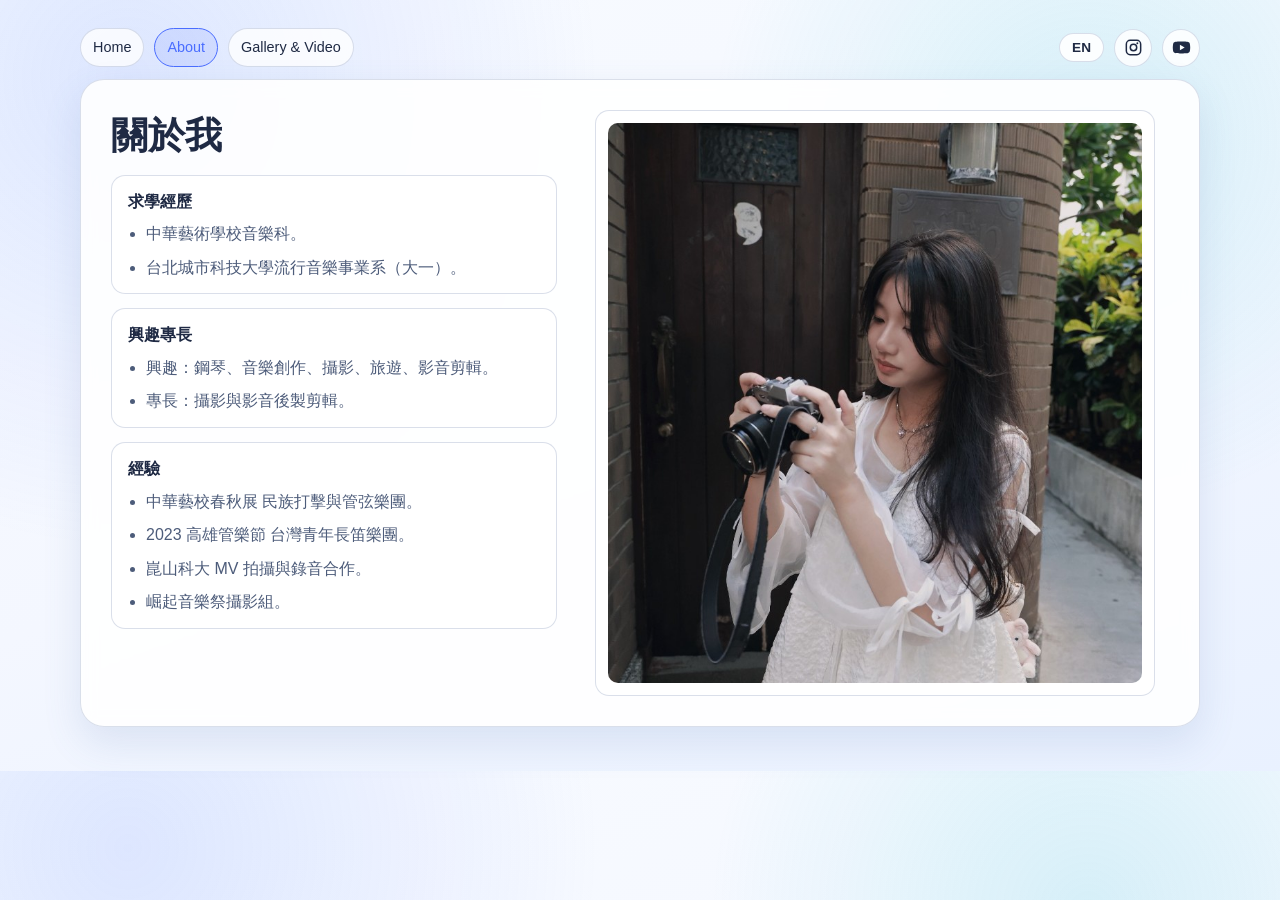
==== about.html @ 2afb0caa "first commit" ====
<!doctype html>
<html lang="zh-Hant">
  <head>
    <meta charset="UTF-8" />
    <meta name="viewport" content="width=device-width, initial-scale=1.0" />
    <title>About | Portfolio</title>
    <link rel="stylesheet" href="styles.css" />
  </head>
  <body class="about-page">
    <main class="wrap">
      <div class="top-bar">
        <nav class="top-nav">
          <a class="nav-link" href="index.html">Home</a>
          <a class="nav-link" href="about.html">About</a>
          <a class="nav-link" href="gallery.html">Gallery & Video</a>
        </nav>
        <div class="top-actions">
          <button class="lang-toggle" id="langToggle" type="button">EN</button>
          <div class="social-links">
            <a class="social-link" href="https://www.instagram.com/lorraine_liu311/" target="_blank" rel="noreferrer" aria-label="Instagram">
              <svg viewBox="0 0 24 24" aria-hidden="true"><path d="M7.8 2h8.4A5.8 5.8 0 0 1 22 7.8v8.4a5.8 5.8 0 0 1-5.8 5.8H7.8A5.8 5.8 0 0 1 2 16.2V7.8A5.8 5.8 0 0 1 7.8 2zm0 1.9A3.9 3.9 0 0 0 3.9 7.8v8.4a3.9 3.9 0 0 0 3.9 3.9h8.4a3.9 3.9 0 0 0 3.9-3.9V7.8a3.9 3.9 0 0 0-3.9-3.9H7.8zm9.07 1.45a1.21 1.21 0 1 1 0 2.42 1.21 1.21 0 0 1 0-2.42zM12 7a5 5 0 1 1 0 10 5 5 0 0 1 0-10zm0 1.9A3.1 3.1 0 1 0 12 15.1 3.1 3.1 0 0 0 12 8.9z"/></svg>
              <span class="sr-only">Instagram @lorraine_liu311</span>
            </a>
            <a class="social-link" href="https://www.youtube.com/@lorraine-liu" target="_blank" rel="noreferrer" aria-label="YouTube">
              <svg viewBox="0 0 24 24" aria-hidden="true"><path d="M22.54 7.23a3.1 3.1 0 0 0-2.18-2.2C18.42 4.5 12 4.5 12 4.5s-6.42 0-8.36.53a3.1 3.1 0 0 0-2.18 2.2A32.7 32.7 0 0 0 1 12a32.7 32.7 0 0 0 .46 4.77 3.1 3.1 0 0 0 2.18 2.2c1.94.53 8.36.53 8.36.53s6.42 0 8.36-.53a3.1 3.1 0 0 0 2.18-2.2A32.7 32.7 0 0 0 23 12a32.7 32.7 0 0 0-.46-4.77zM10 15.5v-7l6 3.5-6 3.5z"/></svg>
              <span class="sr-only">YouTube @lorraine-liu</span>
            </a>
          </div>
        </div>
      </div>

      <section class="hero about-hero">
        <div class="about-intro">
          <h1 id="aboutTitle">About Me</h1>
        </div>
        <div class="about-photo-panel">
          <div class="about-photo-card">
            <img class="about-photo" src="image/about-profile.png" alt="個人攝影側拍" />
          </div>
        </div>
        <div class="about-grid">
          <div class="about-block">
            <h3 id="eduTitle">求學經歷</h3>
            <ul class="body-copy about-list">
              <li id="eduPoint1">中華藝術學校音樂科。</li>
              <li id="eduPoint2">台北城市科技大學流行音樂事業系（大一）。</li>
            </ul>
          </div>

          <div class="about-block">
            <h3 id="skillTitle">興趣專長</h3>
            <ul class="body-copy about-list">
              <li id="skillPoint1">興趣：鋼琴、音樂創作、攝影、旅遊、影音剪輯。</li>
              <li id="skillPoint2">專長：攝影與影音後製剪輯。</li>
            </ul>
          </div>

          <div class="about-block">
            <h3 id="expTitle">經驗</h3>
            <ul class="body-copy about-list">
              <li id="expPoint1">中華藝校春秋展 民族打擊與管弦樂團。</li>
              <li id="expPoint2">2023 高雄管樂節 台灣青年長笛樂團。</li>
              <li id="expPoint3">崑山科大 MV 拍攝與錄音合作。</li>
              <li id="expPoint4">崛起音樂祭攝影組。</li>
            </ul>
          </div>
        </div>
      </section>
    </main>
    <script src="script.js"></script>
  </body>
</html>
---- styles.css ----
:root {
  --bg: #f4f7ff;
  --bg-soft: #e9f1ff;
  --card: rgba(255, 255, 255, 0.9);
  --card-border: rgba(70, 98, 150, 0.2);
  --text-main: #1f2a44;
  --text-sub: #5b6883;
  --accent: #4a6dff;
  --accent-2: #2aa7b8;
}

* {
  box-sizing: border-box;
}

html,
body {
  margin: 0;
  padding: 0;
}

body {
  font-family: "Noto Sans TC", "PingFang TC", "Microsoft JhengHei", sans-serif;
  background:
    radial-gradient(circle at 10% 10%, rgba(115, 149, 255, 0.2), transparent 35%),
    radial-gradient(circle at 85% 18%, rgba(89, 205, 220, 0.2), transparent 30%),
    linear-gradient(160deg, #f8fbff 0%, var(--bg) 52%, var(--bg-soft) 100%);
  color: var(--text-main);
  line-height: 1.6;
}

.wrap {
  width: min(1160px, 92%);
  margin: 0 auto;
  padding: 28px 0 44px;
}

.top-nav {
  display: flex;
  gap: 10px;
  flex-wrap: wrap;
}

.top-bar {
  display: flex;
  align-items: center;
  justify-content: space-between;
  gap: 12px;
  flex-wrap: wrap;
  margin-bottom: 12px;
}

.top-actions {
  display: flex;
  align-items: center;
  gap: 10px;
}

.nav-link {
  text-decoration: none;
  color: var(--text-main);
  border: 1px solid var(--card-border);
  border-radius: 999px;
  padding: 7px 12px;
  font-size: 0.9rem;
  background: rgba(255, 255, 255, 0.78);
}

.nav-link:hover {
  border-color: var(--accent);
  color: var(--accent);
}

.nav-link.is-active {
  border-color: var(--accent);
  color: var(--accent);
  background: rgba(74, 109, 255, 0.12);
}

.social-links {
  display: flex;
  gap: 10px;
  align-items: center;
}

.social-link {
  border: 1px solid var(--card-border);
  border-radius: 999px;
  width: 38px;
  height: 38px;
  background: rgba(255, 255, 255, 0.85);
  display: inline-flex;
  align-items: center;
  justify-content: center;
  color: var(--text-main);
}

.social-link:hover {
  border-color: var(--accent-2);
  color: var(--accent-2);
}

.social-link svg {
  width: 19px;
  height: 19px;
  fill: currentColor;
}

.sr-only {
  position: absolute;
  width: 1px;
  height: 1px;
  padding: 0;
  margin: -1px;
  overflow: hidden;
  clip: rect(0, 0, 0, 0);
  white-space: nowrap;
  border: 0;
}

.home-grid {
  display: grid;
  grid-template-columns: repeat(auto-fit, minmax(220px, 1fr));
  gap: 12px;
}

.home-card {
  border: 1px solid var(--card-border);
  border-radius: 14px;
  background: rgba(255, 255, 255, 0.88);
  padding: 14px;
  text-decoration: none;
  color: var(--text-main);
}

.home-card h3 {
  margin: 0 0 6px;
}

.home-card p {
  margin: 0;
  color: var(--text-sub);
}

.cover {
  position: relative;
  height: 534px;
  min-height: 534px;
  border-radius: 24px;
  overflow: hidden;
  border: 1px solid var(--card-border);
  margin-bottom: 14px;
}

.cover-image {
  width: 100%;
  height: 100%;
  min-height: 534px;
  object-fit: cover;
  display: block;
  transform: scale(1.03) translate3d(var(--cover-x, 0px), var(--cover-y, 0px), 0);
  transition: transform 0.2s ease-out;
}

.cover-overlay {
  position: absolute;
  left: 0;
  right: 0;
  bottom: 0;
  height: 45%;
  background: linear-gradient(to top, rgba(44, 58, 92, 0.32), rgba(44, 58, 92, 0));
}

.cover-content {
  position: absolute;
  left: clamp(18px, 4vw, 42px);
  bottom: clamp(10px, 2.6vw, 18px);
  z-index: 2;
}

.cover-tag {
  margin: 0 0 6px;
  color: #d4d9ea;
  font-size: 0.9rem;
}

.cover-title {
  margin: 0 0 6px;
  font-size: 1.2rem;
  line-height: 1.1;
}

.cover-note {
  display: block;
  margin: 0 0 6px;
  max-width: 56ch;
  color: #f3f6ff;
  font-size: 0.86rem;
}

.cover-cta {
  border: 1px solid rgba(255, 255, 255, 0.45);
  border-radius: 999px;
  background: rgba(45, 66, 116, 0.6);
  color: #fff;
  padding: 6px 10px;
  cursor: pointer;
  font-weight: 600;
  font-size: 0.8rem;
}

.cover-cta:hover {
  border-color: var(--accent-2);
  color: var(--accent-2);
}

.hero {
  border: 1px solid var(--card-border);
  border-radius: 24px;
  background: var(--card);
  backdrop-filter: blur(8px);
  padding: clamp(16px, 2.4vw, 28px);
  box-shadow: 0 16px 38px rgba(80, 112, 170, 0.14);
}

.hero-top {
  display: flex;
  align-items: center;
  justify-content: space-between;
  gap: 12px;
}

.eyebrow {
  margin: 0;
  color: var(--accent-2);
  font-weight: 600;
  letter-spacing: 0.08em;
  text-transform: uppercase;
  font-size: 0.85rem;
}

.lang-toggle {
  border: 1px solid var(--card-border);
  border-radius: 999px;
  background: rgba(255, 255, 255, 0.9);
  color: var(--text-main);
  padding: 6px 12px;
  cursor: pointer;
  font-size: 0.85rem;
  font-weight: 600;
}

.lang-toggle:hover {
  border-color: var(--accent);
}

h1 {
  font-size: clamp(1.45rem, 3.4vw, 2.3rem);
  line-height: 1.1;
  margin: 6px 0 10px;
}

.subtitle {
  color: var(--text-sub);
  margin: 0;
  max-width: 70ch;
  font-size: clamp(1rem, 1.8vw, 1.2rem);
}

.body-copy {
  margin: 12px 0 0;
  max-width: 78ch;
  color: #4d5c7a;
}

.info-chips {
  margin-top: 12px;
  display: flex;
  flex-wrap: wrap;
  gap: 10px;
}

.chip {
  border: 1px solid var(--card-border);
  background: rgba(255, 255, 255, 0.92);
  color: #2c3b58;
  border-radius: 999px;
  padding: 8px 14px;
  font-size: 0.92rem;
}

.section {
  margin-top: 18px;
}

.about-section {
  padding: 18px 20px;
  border: 1px solid var(--card-border);
  border-radius: 18px;
  background: rgba(255, 255, 255, 0.03);
}

.about-list {
  margin-top: 14px;
  padding-left: 18px;
}

.about-list li {
  margin-bottom: 8px;
}

.about-block {
  margin-top: 14px;
}

.about-block h3 {
  margin: 0 0 6px;
  font-size: 1rem;
}

.about-page .wrap {
  width: min(1120px, 92%);
  display: flex;
  flex-direction: column;
}

.about-hero {
  padding: clamp(18px, 2.6vw, 30px);
}

.about-page .about-hero {
  flex: 0 0 auto;
  min-height: auto;
  display: grid;
  grid-template-columns: minmax(320px, 1.05fr) minmax(0, 1.35fr);
  grid-template-rows: auto 1fr;
  align-items: start;
  column-gap: clamp(20px, 3vw, 40px);
}

.about-grid {
  margin: 0;
  display: grid;
  grid-template-columns: minmax(0, 1fr);
  gap: 14px;
  align-items: start;
  max-width: none;
  width: 100%;
}

.about-page .about-intro {
  grid-column: 1;
  grid-row: 1;
  align-self: start;
  padding-top: 0;
  display: flex;
  flex-direction: column;
  align-items: flex-start;
}

.about-page .about-grid {
  grid-column: 1;
  grid-row: 2;
  margin-top: 10px;
}

.about-page .about-intro .hero-top,
.about-page .about-intro .eyebrow,
.about-page .about-intro h1,
.about-page .about-intro .subtitle {
  width: 100%;
  text-align: left;
  margin-left: 0;
  padding-left: 0;
  text-indent: 0;
}

.about-page .about-intro h1 {
  margin: 6px 0 8px;
}

.about-page .about-intro .hero-top {
  justify-content: flex-start;
}

.about-page .about-intro .eyebrow {
  letter-spacing: 0;
}

.about-page .about-intro .subtitle {
  margin: 0;
}

.about-photo-card {
  border: 1px solid var(--card-border);
  border-radius: 14px;
  background: rgba(255, 255, 255, 0.92);
  padding: 12px;
  overflow: hidden;
}

.about-photo-panel {
  grid-column: 2;
  grid-row: 1 / span 2;
  align-self: start;
}

.about-photo-panel .about-photo-card {
  width: 100%;
  max-width: 560px;
}

.about-photo {
  width: 100%;
  display: block;
  border-radius: 10px;
  object-fit: cover;
  max-height: 560px;
}

.about-page .about-block {
  margin-top: 0;
  border: 1px solid var(--card-border);
  border-radius: 14px;
  background: rgba(255, 255, 255, 0.92);
  padding: 13px 16px;
}

.about-page .about-list {
  margin-top: 7px;
  font-size: 1rem;
}

.about-page .about-list li:last-child {
  margin-bottom: 0;
}

.section-header {
  display: flex;
  align-items: baseline;
  justify-content: space-between;
  gap: 12px;
  margin-bottom: 14px;
}

.section-title {
  margin: 0;
  font-size: clamp(1.4rem, 3vw, 2.1rem);
}

.section-desc {
  margin: 0;
  color: var(--text-sub);
}

.category-tabs {
  display: flex;
  flex-wrap: wrap;
  gap: 10px;
  margin-bottom: 12px;
}

.tab-btn {
  background: rgba(255, 255, 255, 0.88);
  border: 1px solid var(--card-border);
  border-radius: 999px;
  color: var(--text-main);
  padding: 8px 14px;
  cursor: pointer;
  transition: all 0.2s ease;
}

.tab-btn:hover {
  border-color: var(--accent);
}

.tab-btn:focus-visible,
.lang-toggle:focus-visible,
.cover-cta:focus-visible,
.carousel-nav:focus-visible,
.dot:focus-visible,
.btn-link:focus-visible {
  outline: 2px solid var(--accent-2);
  outline-offset: 2px;
}

.tab-btn.is-active {
  border-color: var(--accent);
  color: #2f4fa8;
  background: rgba(74, 109, 255, 0.18);
}

.category-blurb {
  margin: 0 0 12px;
  color: #5a6987;
  font-size: 0.94rem;
}

.carousel {
  position: relative;
}

.carousel-viewport {
  overflow: hidden;
  border-radius: 18px;
  border: 1px solid var(--card-border);
  background: #eff4ff;
}

.carousel-track {
  display: flex;
  transition: transform 0.45s ease;
}

.slide {
  min-width: 100%;
  position: relative;
  display: flex;
  align-items: center;
  justify-content: center;
  padding: 10px;
}

.slide img {
  width: auto;
  height: auto;
  max-width: 100%;
  max-height: 56vh;
  display: block;
  border-radius: 12px;
}

.slide::after {
  content: "";
  position: absolute;
  inset: 0;
  background: linear-gradient(to top, rgba(79, 108, 168, 0.18), rgba(79, 108, 168, 0));
  pointer-events: none;
}

.carousel-nav {
  position: absolute;
  top: 50%;
  transform: translateY(-50%);
  width: 42px;
  height: 42px;
  border: 1px solid var(--card-border);
  border-radius: 999px;
  background: rgba(255, 255, 255, 0.94);
  color: #2f3f63;
  cursor: pointer;
  z-index: 3;
}

.carousel-nav.prev {
  left: 12px;
}

.carousel-nav.next {
  right: 12px;
}

.carousel-dots {
  display: flex;
  justify-content: center;
  gap: 8px;
  margin-top: 12px;
}

.dot {
  width: 8px;
  height: 8px;
  border-radius: 999px;
  border: 0;
  padding: 0;
  background: rgba(90, 112, 165, 0.35);
  cursor: pointer;
}

.dot.is-active {
  width: 24px;
  background: var(--accent);
}

.carousel-meta {
  margin-top: 10px;
  display: flex;
  justify-content: flex-end;
  color: var(--text-sub);
  font-size: 0.92rem;
}

#carouselCategory {
  display: none;
}

.videos {
  display: grid;
  grid-template-columns: repeat(auto-fit, minmax(280px, 1fr));
  gap: 16px;
}

.video {
  border-radius: 16px;
  overflow: hidden;
  border: 1px solid var(--card-border);
  background: #f3f7ff;
}

.video iframe {
  width: 100%;
  aspect-ratio: 16 / 9;
  border: 0;
  display: block;
}

.links {
  margin-top: 12px;
  display: flex;
  gap: 10px;
  flex-wrap: wrap;
}

.btn-link {
  color: var(--text-main);
  text-decoration: none;
  border: 1px solid var(--card-border);
  background: rgba(255, 255, 255, 0.88);
  padding: 8px 14px;
  border-radius: 999px;
  font-size: 0.92rem;
  transition: border-color 0.2s ease, color 0.2s ease, transform 0.2s ease;
}

.btn-link:hover {
  color: var(--accent);
  border-color: var(--accent);
  transform: translateY(-1px);
}

.closing-note {
  text-align: center;
  margin-top: 8px;
}

.reveal {
  opacity: 0;
  transform: translateY(12px);
  transition: opacity 0.6s ease, transform 0.6s ease;
}

.reveal.in-view {
  opacity: 1;
  transform: translateY(0);
}

@media (max-width: 640px) {
  .wrap {
    padding-top: 26px;
  }

  .section-header {
    display: block;
  }

  .top-bar {
    align-items: flex-start;
  }

  .top-actions {
    width: 100%;
    justify-content: flex-end;
  }

  .category-tabs {
    flex-wrap: nowrap;
    overflow-x: auto;
    padding-bottom: 4px;
    scrollbar-width: thin;
  }

  .tab-btn {
    white-space: nowrap;
    flex: 0 0 auto;
  }

  .carousel-nav {
    width: 36px;
    height: 36px;
  }

  .slide img {
    max-height: 44vh;
  }

  .about-grid {
    grid-template-columns: 1fr;
    gap: 10px;
  }

  .about-page .about-hero {
    display: block;
    min-height: auto;
  }

  .about-page .about-grid {
    margin-top: 14px;
  }

  .about-photo-panel .about-photo-card {
    margin-top: 14px;
    max-width: 100%;
  }
}
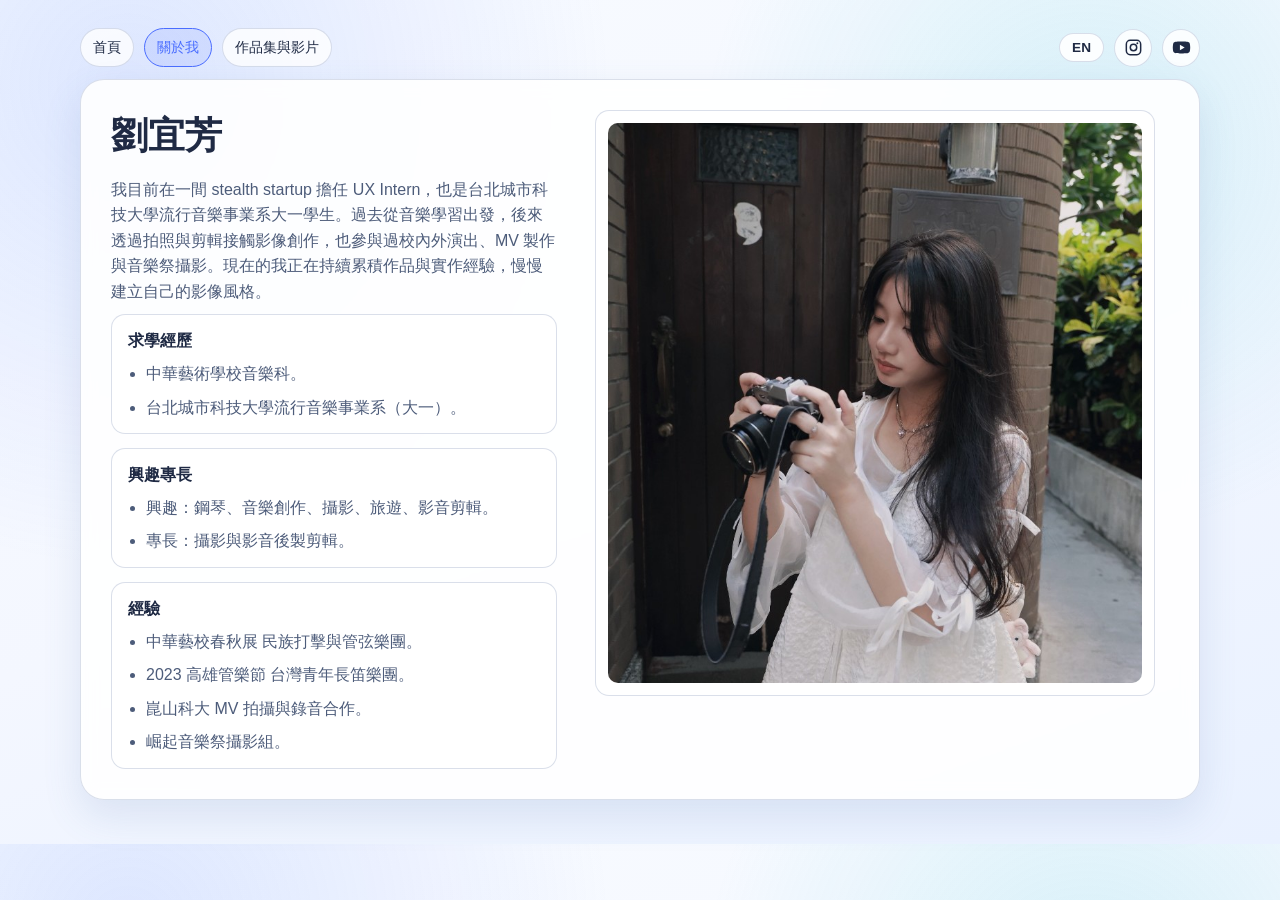
==== commit 6e3947e6: "update" ====
--- a/about.html
+++ b/about.html
@@ -3,16 +3,16 @@
   <head>
     <meta charset="UTF-8" />
     <meta name="viewport" content="width=device-width, initial-scale=1.0" />
-    <title>About | Portfolio</title>
+    <title>劉宜芳｜個人網站</title>
     <link rel="stylesheet" href="styles.css" />
   </head>
   <body class="about-page">
     <main class="wrap">
       <div class="top-bar">
         <nav class="top-nav">
-          <a class="nav-link" href="index.html">Home</a>
-          <a class="nav-link" href="about.html">About</a>
-          <a class="nav-link" href="gallery.html">Gallery & Video</a>
+          <a class="nav-link" id="navHome" href="index.html">首頁</a>
+          <a class="nav-link" id="navAbout" href="about.html">關於我</a>
+          <a class="nav-link" id="navGallery" href="gallery.html">作品集與影片</a>
         </nav>
         <div class="top-actions">
           <button class="lang-toggle" id="langToggle" type="button">EN</button>
@@ -31,11 +31,14 @@
 
       <section class="hero about-hero">
         <div class="about-intro">
-          <h1 id="aboutTitle">About Me</h1>
+          <h1 id="aboutTitle">劉宜芳</h1>
+          <p class="body-copy" id="aboutBody">
+            我目前在一間 stealth startup 擔任 UX Intern，也是台北城市科技大學流行音樂事業系大一學生。過去從音樂學習出發，後來透過拍照與剪輯接觸影像創作，也參與過校內外演出、MV 製作與音樂祭攝影。現在的我正在持續累積作品與實作經驗，慢慢建立自己的影像風格。
+          </p>
         </div>
         <div class="about-photo-panel">
           <div class="about-photo-card">
-            <img class="about-photo" src="image/about-profile.png" alt="個人攝影側拍" />
+            <img class="about-photo" src="image/about-profile.png" alt="Portrait with camera" />
           </div>
         </div>
         <div class="about-grid">
--- a/styles.css
+++ b/styles.css
@@ -167,8 +167,13 @@
   left: 0;
   right: 0;
   bottom: 0;
-  height: 45%;
-  background: linear-gradient(to top, rgba(44, 58, 92, 0.32), rgba(44, 58, 92, 0));
+  height: 58%;
+  background: linear-gradient(
+    to top,
+    rgba(10, 14, 26, 0.82) 0%,
+    rgba(10, 14, 26, 0.42) 48%,
+    rgba(10, 14, 26, 0) 100%
+  );
 }
 
 .cover-content {
@@ -176,42 +181,54 @@
   left: clamp(18px, 4vw, 42px);
   bottom: clamp(10px, 2.6vw, 18px);
   z-index: 2;
-}
-
-.cover-tag {
-  margin: 0 0 6px;
-  color: #d4d9ea;
-  font-size: 0.9rem;
+  max-width: min(52ch, calc(100% - clamp(36px, 8vw, 84px)));
+  padding: clamp(12px, 2vw, 18px) clamp(14px, 2.4vw, 22px);
+  border-radius: 18px;
+  background: rgba(12, 18, 34, 0.46);
+  border: 1px solid rgba(255, 255, 255, 0.14);
+  box-shadow: 0 12px 40px rgba(0, 0, 0, 0.22);
+  backdrop-filter: blur(12px);
+  -webkit-backdrop-filter: blur(12px);
 }
 
 .cover-title {
-  margin: 0 0 6px;
+  margin: 0 0 8px;
   font-size: 1.2rem;
-  line-height: 1.1;
+  line-height: 1.15;
+  font-weight: 700;
+  color: #fff;
+  text-shadow: 0 1px 3px rgba(0, 0, 0, 0.45);
 }
 
 .cover-note {
   display: block;
-  margin: 0 0 6px;
-  max-width: 56ch;
-  color: #f3f6ff;
+  margin: 0 0 12px;
+  max-width: none;
+  color: rgba(248, 250, 255, 0.96);
   font-size: 0.86rem;
+  line-height: 1.55;
+  text-shadow: 0 1px 3px rgba(0, 0, 0, 0.42);
 }
 
 .cover-cta {
-  border: 1px solid rgba(255, 255, 255, 0.45);
-  border-radius: 999px;
-  background: rgba(45, 66, 116, 0.6);
+  display: inline-block;
+  border: 1px solid rgba(255, 255, 255, 0.5);
+  border-radius: 999px;
+  background: rgba(255, 255, 255, 0.16);
   color: #fff;
-  padding: 6px 10px;
+  padding: 8px 14px;
   cursor: pointer;
   font-weight: 600;
-  font-size: 0.8rem;
+  font-size: 0.82rem;
+  text-decoration: none;
+  text-shadow: none;
+  box-shadow: 0 2px 12px rgba(0, 0, 0, 0.18);
 }
 
 .cover-cta:hover {
-  border-color: var(--accent-2);
-  color: var(--accent-2);
+  border-color: #fff;
+  color: #fff;
+  background: rgba(255, 255, 255, 0.26);
 }
 
 .hero {
@@ -598,6 +615,7 @@
   display: grid;
   grid-template-columns: repeat(auto-fit, minmax(280px, 1fr));
   gap: 16px;
+  margin-top: 24px;
 }
 
 .video {
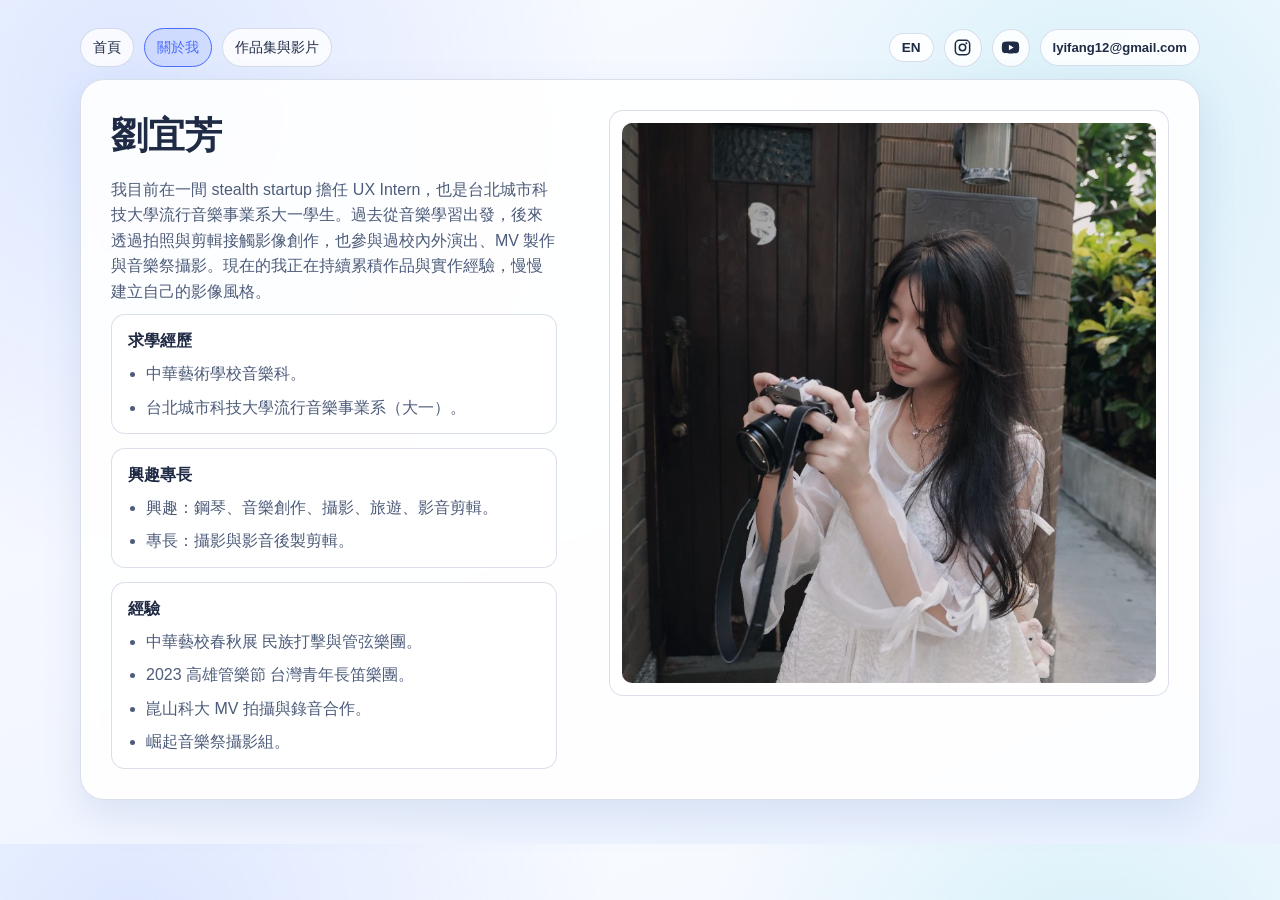
==== commit 26075851: "update" ====
--- a/about.html
+++ b/about.html
@@ -25,6 +25,7 @@
               <svg viewBox="0 0 24 24" aria-hidden="true"><path d="M22.54 7.23a3.1 3.1 0 0 0-2.18-2.2C18.42 4.5 12 4.5 12 4.5s-6.42 0-8.36.53a3.1 3.1 0 0 0-2.18 2.2A32.7 32.7 0 0 0 1 12a32.7 32.7 0 0 0 .46 4.77 3.1 3.1 0 0 0 2.18 2.2c1.94.53 8.36.53 8.36.53s6.42 0 8.36-.53a3.1 3.1 0 0 0 2.18-2.2A32.7 32.7 0 0 0 23 12a32.7 32.7 0 0 0-.46-4.77zM10 15.5v-7l6 3.5-6 3.5z"/></svg>
               <span class="sr-only">YouTube @lorraine-liu</span>
             </a>
+            <a class="social-email" href="mailto:lyifang12@gmail.com">lyifang12@gmail.com</a>
           </div>
         </div>
       </div>
@@ -38,7 +39,9 @@
         </div>
         <div class="about-photo-panel">
           <div class="about-photo-card">
-            <img class="about-photo" src="image/about-profile.png" alt="Portrait with camera" />
+            <div class="about-photo-frame">
+              <img class="about-photo" src="image/about-profile.png" alt="Portrait with camera" />
+            </div>
           </div>
         </div>
         <div class="about-grid">
--- a/styles.css
+++ b/styles.css
@@ -79,8 +79,10 @@
 
 .social-links {
   display: flex;
+  flex-wrap: wrap;
   gap: 10px;
   align-items: center;
+  justify-content: flex-end;
 }
 
 .social-link {
@@ -104,6 +106,23 @@
   width: 19px;
   height: 19px;
   fill: currentColor;
+}
+
+.social-email {
+  font-size: 0.82rem;
+  font-weight: 600;
+  color: var(--text-main);
+  text-decoration: none;
+  border: 1px solid var(--card-border);
+  border-radius: 999px;
+  padding: 7px 12px;
+  background: rgba(255, 255, 255, 0.85);
+  white-space: nowrap;
+}
+
+.social-email:hover {
+  border-color: var(--accent-2);
+  color: var(--accent-2);
 }
 
 .sr-only {
@@ -373,6 +392,7 @@
   display: flex;
   flex-direction: column;
   align-items: flex-start;
+  min-width: 0;
 }
 
 .about-page .about-grid {
@@ -396,6 +416,10 @@
   margin: 6px 0 8px;
 }
 
+.about-page .about-intro .body-copy {
+  overflow-wrap: break-word;
+}
+
 .about-page .about-intro .hero-top {
   justify-content: flex-start;
 }
@@ -420,19 +444,41 @@
   grid-column: 2;
   grid-row: 1 / span 2;
   align-self: start;
+  justify-self: stretch;
+  min-width: 0;
+  width: 100%;
+  position: sticky;
+  top: clamp(12px, 2vw, 28px);
+}
+
+/* English About page: vertically center portrait beside taller copy */
+html[lang="en"] .about-photo-panel {
+  align-self: center;
+  position: static;
+  top: auto;
 }
 
 .about-photo-panel .about-photo-card {
   width: 100%;
   max-width: 560px;
+  margin-left: auto;
+}
+
+.about-photo-frame {
+  border-radius: 10px;
+  overflow: hidden;
+  width: 100%;
+  aspect-ratio: 3 / 4;
+  max-height: min(560px, 78vh);
+  background: #e8ecf5;
 }
 
 .about-photo {
   width: 100%;
+  height: 100%;
   display: block;
-  border-radius: 10px;
   object-fit: cover;
-  max-height: 560px;
+  object-position: center center;
 }
 
 .about-page .about-block {
@@ -690,6 +736,11 @@
     justify-content: flex-end;
   }
 
+  .social-email {
+    font-size: 0.74rem;
+    padding: 6px 10px;
+  }
+
   .category-tabs {
     flex-wrap: nowrap;
     overflow-x: auto;
@@ -725,8 +776,19 @@
     margin-top: 14px;
   }
 
+  .about-photo-panel {
+    position: static;
+    margin-left: 0;
+  }
+
   .about-photo-panel .about-photo-card {
     margin-top: 14px;
     max-width: 100%;
-  }
-}
+    margin-left: 0;
+  }
+
+  .about-photo-frame {
+    max-height: min(520px, 62vh);
+    aspect-ratio: 3 / 4;
+  }
+}
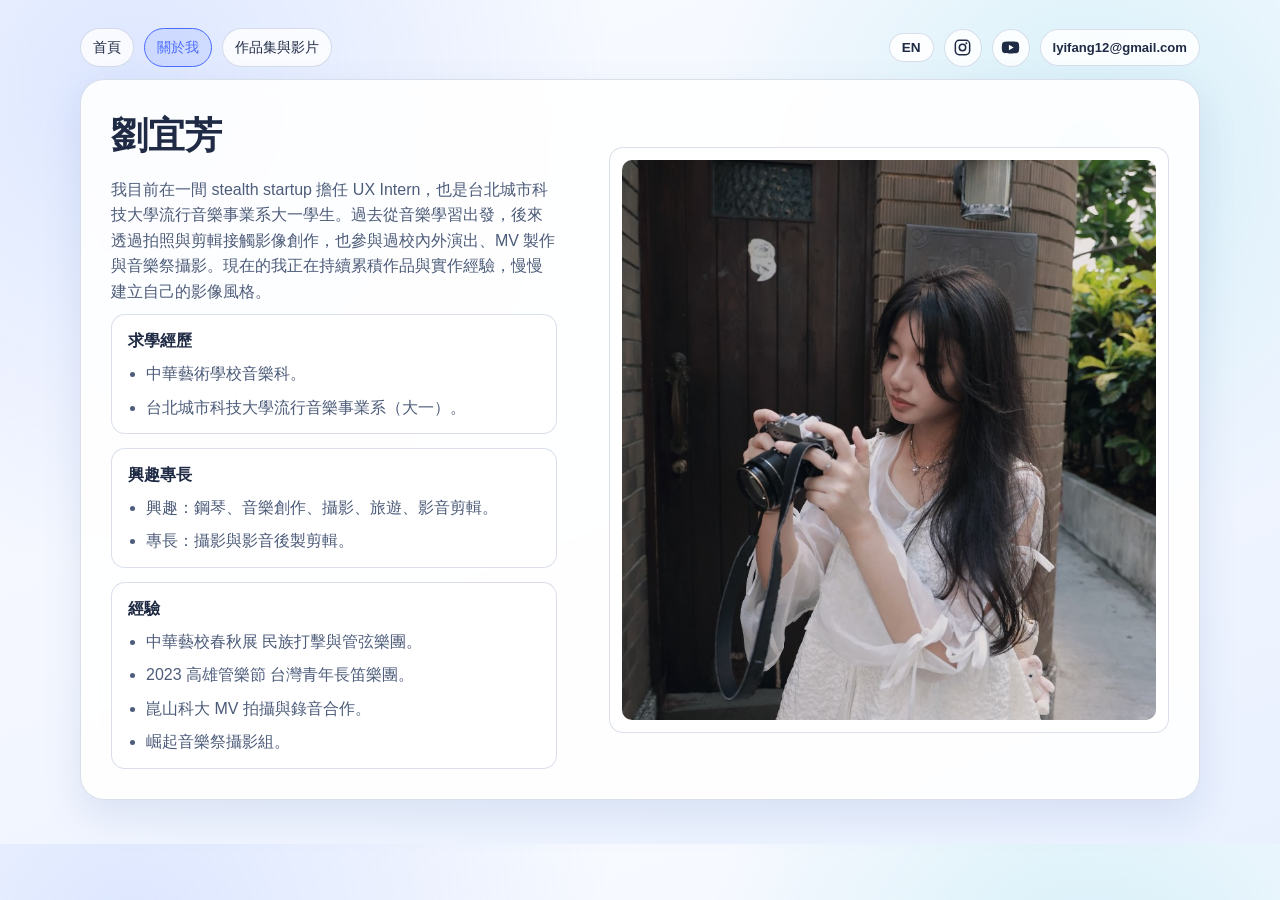
==== commit dc8e8396: "hot-fix" ====
--- a/about.html
+++ b/about.html
@@ -41,6 +41,33 @@
           <div class="about-photo-card">
             <div class="about-photo-frame">
               <img class="about-photo" src="image/about-profile.png" alt="Portrait with camera" />
+              <div
+                class="media-loading-overlay is-active"
+                id="aboutMediaLoadOverlay"
+                aria-busy="true"
+                aria-hidden="false"
+                aria-live="polite"
+              >
+                <div class="media-loading-inner">
+                  <div class="media-donut-indeterminate" aria-hidden="true">
+                    <svg viewBox="0 0 120 120">
+                      <circle class="media-donut-bg" cx="60" cy="60" r="52" fill="none" stroke-width="10" />
+                      <circle
+                        class="media-donut-arc"
+                        cx="60"
+                        cy="60"
+                        r="52"
+                        fill="none"
+                        stroke-width="10"
+                        stroke-dasharray="100 227"
+                        stroke-linecap="round"
+                        transform="rotate(-90 60 60)"
+                      />
+                    </svg>
+                  </div>
+                  <p class="media-loading-label" id="aboutMediaLoadLabel"></p>
+                </div>
+              </div>
             </div>
           </div>
         </div>
--- a/styles.css
+++ b/styles.css
@@ -443,19 +443,11 @@
 .about-photo-panel {
   grid-column: 2;
   grid-row: 1 / span 2;
-  align-self: start;
+  align-self: center;
   justify-self: stretch;
   min-width: 0;
   width: 100%;
-  position: sticky;
-  top: clamp(12px, 2vw, 28px);
-}
-
-/* English About page: vertically center portrait beside taller copy */
-html[lang="en"] .about-photo-panel {
-  align-self: center;
   position: static;
-  top: auto;
 }
 
 .about-photo-panel .about-photo-card {
@@ -465,6 +457,7 @@
 }
 
 .about-photo-frame {
+  position: relative;
   border-radius: 10px;
   overflow: hidden;
   width: 100%;
@@ -563,6 +556,131 @@
   position: relative;
 }
 
+.carousel-viewport-shell {
+  position: relative;
+  width: 100%;
+  min-width: 0;
+}
+
+/* ----- Media loading (donut) overlays ----- */
+
+.media-loading-host {
+  position: relative;
+}
+
+.media-loading-overlay {
+  position: absolute;
+  inset: 0;
+  z-index: 4;
+  display: flex;
+  align-items: center;
+  justify-content: center;
+  padding: 12px;
+  border-radius: inherit;
+  background: rgba(239, 244, 255, 0.92);
+  backdrop-filter: blur(10px);
+  -webkit-backdrop-filter: blur(10px);
+  opacity: 1;
+  visibility: visible;
+  pointer-events: none;
+  transition: opacity 0.32s ease, visibility 0.32s ease;
+}
+
+.media-loading-overlay.is-done {
+  opacity: 0;
+  visibility: hidden;
+}
+
+.media-loading-overlay[hidden] {
+  display: none !important;
+}
+
+.media-loading-inner {
+  display: flex;
+  flex-direction: column;
+  align-items: center;
+  gap: 10px;
+  text-align: center;
+}
+
+.media-donut-indeterminate svg {
+  width: min(72px, 18vw);
+  height: min(72px, 18vw);
+  display: block;
+  animation: media-donut-spin 1.05s linear infinite;
+}
+
+.media-donut-bg {
+  stroke: rgba(74, 109, 255, 0.14);
+}
+
+.media-donut-arc {
+  stroke: var(--accent);
+}
+
+.media-loading-label {
+  margin: 0;
+  font-size: 0.84rem;
+  font-weight: 600;
+  color: var(--text-sub);
+  max-width: 14rem;
+  line-height: 1.35;
+}
+
+.cover .media-loading-overlay {
+  border-radius: inherit;
+}
+
+.slide-media-host {
+  position: relative;
+  display: flex;
+  align-items: center;
+  justify-content: center;
+  z-index: 0;
+}
+
+.slide-load-overlay {
+  position: absolute;
+  inset: 0;
+  z-index: 3;
+  display: flex;
+  align-items: center;
+  justify-content: center;
+  border-radius: 12px;
+  background: rgba(242, 246, 255, 0.88);
+  backdrop-filter: blur(6px);
+  -webkit-backdrop-filter: blur(6px);
+  pointer-events: none;
+  transition: opacity 0.28s ease;
+}
+
+.slide-load-overlay.is-done {
+  opacity: 0;
+}
+
+.slide-load-overlay .media-donut-indeterminate svg {
+  width: min(56px, 14vw);
+  height: min(56px, 14vw);
+}
+
+@keyframes media-donut-spin {
+  to {
+    transform: rotate(360deg);
+  }
+}
+
+@media (prefers-reduced-motion: reduce) {
+  .media-donut-indeterminate svg {
+    animation: none;
+    opacity: 0.85;
+  }
+
+  .media-loading-overlay,
+  .slide-load-overlay {
+    transition: none;
+  }
+}
+
 .carousel-viewport {
   overflow: hidden;
   border-radius: 18px;
@@ -584,7 +702,7 @@
   padding: 10px;
 }
 
-.slide img {
+.slide-media-host img {
   width: auto;
   height: auto;
   max-width: 100%;
@@ -597,6 +715,7 @@
   content: "";
   position: absolute;
   inset: 0;
+  z-index: 1;
   background: linear-gradient(to top, rgba(79, 108, 168, 0.18), rgba(79, 108, 168, 0));
   pointer-events: none;
 }
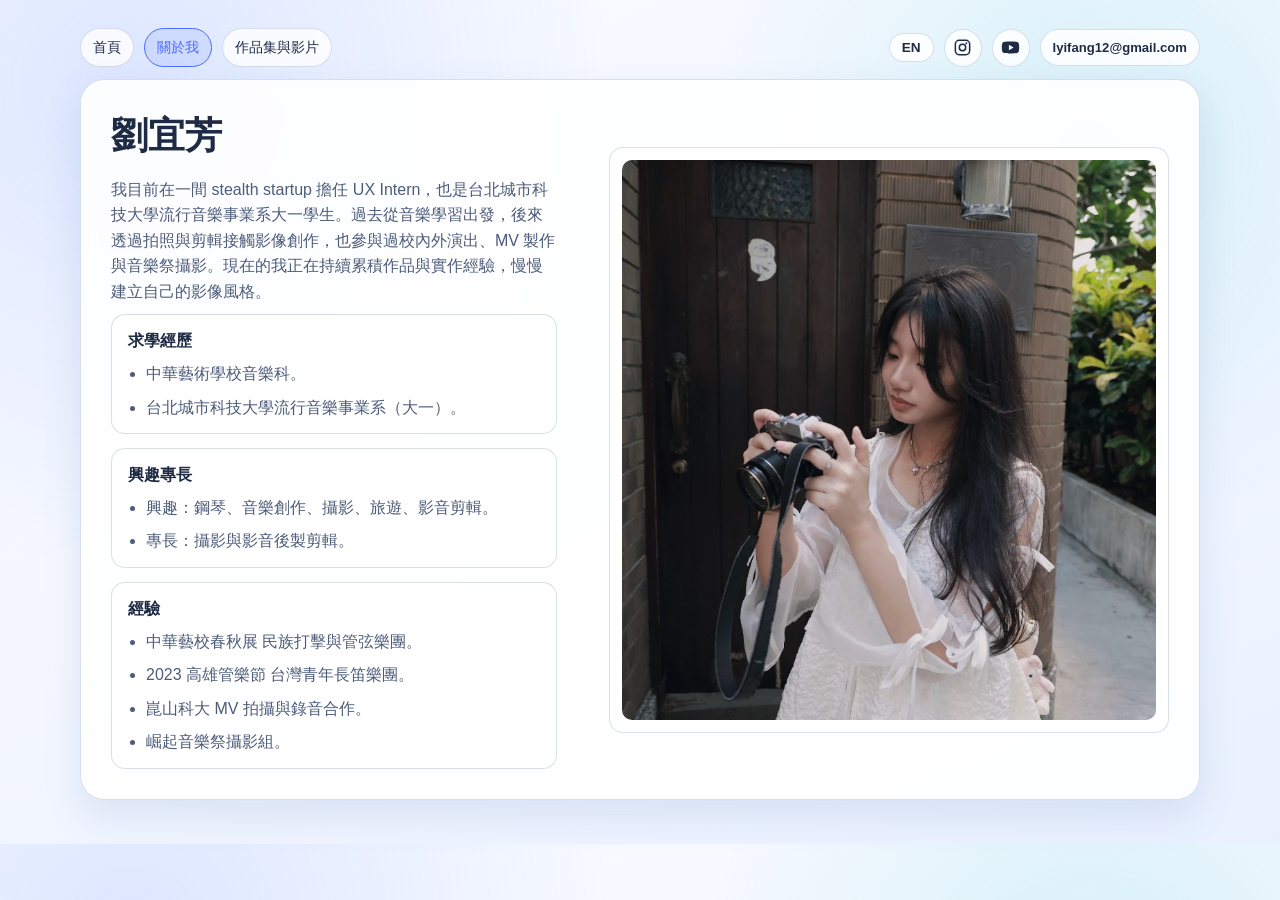
==== commit 3d998537: "update" ====
--- a/about.html
+++ b/about.html
@@ -39,34 +39,12 @@
         </div>
         <div class="about-photo-panel">
           <div class="about-photo-card">
-            <div class="about-photo-frame">
-              <img class="about-photo" src="image/about-profile.png" alt="Portrait with camera" />
-              <div
-                class="media-loading-overlay is-active"
-                id="aboutMediaLoadOverlay"
-                aria-busy="true"
-                aria-hidden="false"
-                aria-live="polite"
-              >
-                <div class="media-loading-inner">
-                  <div class="media-donut-indeterminate" aria-hidden="true">
-                    <svg viewBox="0 0 120 120">
-                      <circle class="media-donut-bg" cx="60" cy="60" r="52" fill="none" stroke-width="10" />
-                      <circle
-                        class="media-donut-arc"
-                        cx="60"
-                        cy="60"
-                        r="52"
-                        fill="none"
-                        stroke-width="10"
-                        stroke-dasharray="100 227"
-                        stroke-linecap="round"
-                        transform="rotate(-90 60 60)"
-                      />
-                    </svg>
-                  </div>
-                  <p class="media-loading-label" id="aboutMediaLoadLabel"></p>
-                </div>
+            <div class="about-photo-frame media-donut-shell" data-media-donut>
+              <div class="media-donut-fg">
+                <img class="about-photo" src="image/about-profile.png" alt="Portrait with camera" />
+              </div>
+              <div class="media-donut-placeholder" aria-hidden="true">
+                <div class="media-donut-spinner" aria-hidden="true"></div>
               </div>
             </div>
           </div>
--- a/styles.css
+++ b/styles.css
@@ -171,6 +171,12 @@
   margin-bottom: 14px;
 }
 
+.cover-media {
+  position: absolute;
+  inset: 0;
+  z-index: 0;
+}
+
 .cover-image {
   width: 100%;
   height: 100%;
@@ -186,6 +192,7 @@
   left: 0;
   right: 0;
   bottom: 0;
+  z-index: 1;
   height: 58%;
   background: linear-gradient(
     to top,
@@ -457,7 +464,6 @@
 }
 
 .about-photo-frame {
-  position: relative;
   border-radius: 10px;
   overflow: hidden;
   width: 100%;
@@ -562,105 +568,80 @@
   min-width: 0;
 }
 
-/* ----- Media loading (donut) overlays ----- */
-
-.media-loading-host {
+/* Per-media donut placeholder (images + iframes) */
+.media-donut-shell {
   position: relative;
 }
 
-.media-loading-overlay {
+.media-donut-fg {
+  position: relative;
+  z-index: 0;
+  width: 100%;
+  height: 100%;
+}
+
+.media-donut-shell > .media-donut-fg > img,
+.media-donut-shell > .media-donut-fg > iframe {
+  opacity: 0;
+  transition: opacity 0.38s ease;
+}
+
+.media-donut-shell.is-ready > .media-donut-fg > img,
+.media-donut-shell.is-ready > .media-donut-fg > iframe {
+  opacity: 1;
+}
+
+.media-donut-placeholder {
   position: absolute;
   inset: 0;
   z-index: 4;
   display: flex;
   align-items: center;
   justify-content: center;
-  padding: 12px;
-  border-radius: inherit;
-  background: rgba(239, 244, 255, 0.92);
-  backdrop-filter: blur(10px);
-  -webkit-backdrop-filter: blur(10px);
-  opacity: 1;
-  visibility: visible;
-  pointer-events: none;
-  transition: opacity 0.32s ease, visibility 0.32s ease;
-}
-
-.media-loading-overlay.is-done {
+  background: rgba(239, 244, 255, 0.72);
+  backdrop-filter: blur(6px);
+  -webkit-backdrop-filter: blur(6px);
+  transition: opacity 0.38s ease, visibility 0.38s ease;
+}
+
+.media-donut-shell.is-ready .media-donut-placeholder {
   opacity: 0;
   visibility: hidden;
-}
-
-.media-loading-overlay[hidden] {
-  display: none !important;
-}
-
-.media-loading-inner {
-  display: flex;
-  flex-direction: column;
-  align-items: center;
-  gap: 10px;
-  text-align: center;
-}
-
-.media-donut-indeterminate svg {
-  width: min(72px, 18vw);
-  height: min(72px, 18vw);
-  display: block;
-  animation: media-donut-spin 1.05s linear infinite;
-}
-
-.media-donut-bg {
-  stroke: rgba(74, 109, 255, 0.14);
-}
-
-.media-donut-arc {
-  stroke: var(--accent);
-}
-
-.media-loading-label {
-  margin: 0;
-  font-size: 0.84rem;
-  font-weight: 600;
-  color: var(--text-sub);
-  max-width: 14rem;
-  line-height: 1.35;
-}
-
-.cover .media-loading-overlay {
-  border-radius: inherit;
-}
-
-.slide-media-host {
-  position: relative;
-  display: flex;
-  align-items: center;
-  justify-content: center;
-  z-index: 0;
-}
-
-.slide-load-overlay {
+  pointer-events: none;
+}
+
+.media-donut-spinner {
+  width: 52px;
+  height: 52px;
+  border-radius: 50%;
+  border: 5px solid rgba(74, 109, 255, 0.16);
+  border-top-color: var(--accent);
+  border-right-color: var(--accent-2);
+  animation: media-donut-spin 0.92s linear infinite;
+  box-sizing: border-box;
+}
+
+.about-photo-frame.media-donut-shell .media-donut-fg {
   position: absolute;
   inset: 0;
-  z-index: 3;
-  display: flex;
-  align-items: center;
-  justify-content: center;
-  border-radius: 12px;
-  background: rgba(242, 246, 255, 0.88);
-  backdrop-filter: blur(6px);
-  -webkit-backdrop-filter: blur(6px);
-  pointer-events: none;
-  transition: opacity 0.28s ease;
-}
-
-.slide-load-overlay.is-done {
-  opacity: 0;
-}
-
-.slide-load-overlay .media-donut-indeterminate svg {
-  width: min(56px, 14vw);
-  height: min(56px, 14vw);
+}
+
+.about-photo-frame.media-donut-shell .about-photo {
+  width: 100%;
+  height: 100%;
+  object-fit: cover;
+  object-position: center center;
+}
+
+.video.media-donut-shell .media-donut-fg {
+  width: 100%;
+}
+
+.video.media-donut-shell .media-donut-fg iframe {
+  width: 100%;
+  aspect-ratio: 16 / 9;
+  border: 0;
+  display: block;
 }
 
 @keyframes media-donut-spin {
@@ -670,13 +651,16 @@
 }
 
 @media (prefers-reduced-motion: reduce) {
-  .media-donut-indeterminate svg {
+  .media-donut-spinner {
     animation: none;
-    opacity: 0.85;
-  }
-
-  .media-loading-overlay,
-  .slide-load-overlay {
+    border-color: rgba(74, 109, 255, 0.28);
+    border-top-color: var(--accent);
+    border-right-color: var(--accent-2);
+  }
+
+  .media-donut-shell > .media-donut-fg > img,
+  .media-donut-shell > .media-donut-fg > iframe,
+  .media-donut-placeholder {
     transition: none;
   }
 }
@@ -702,7 +686,19 @@
   padding: 10px;
 }
 
-.slide-media-host img {
+.slide.media-donut-shell {
+  align-items: stretch;
+}
+
+.slide.media-donut-shell .media-donut-fg {
+  display: flex;
+  align-items: center;
+  justify-content: center;
+  flex: 1;
+  min-height: min(56vh, 420px);
+}
+
+.slide .media-donut-fg img {
   width: auto;
   height: auto;
   max-width: 100%;
@@ -711,13 +707,17 @@
   border-radius: 12px;
 }
 
-.slide::after {
+.slide.media-donut-shell::after {
   content: "";
   position: absolute;
   inset: 0;
   z-index: 1;
   background: linear-gradient(to top, rgba(79, 108, 168, 0.18), rgba(79, 108, 168, 0));
   pointer-events: none;
+}
+
+.slide.media-donut-shell.is-ready::after {
+  z-index: 2;
 }
 
 .carousel-nav {
@@ -790,13 +790,6 @@
   background: #f3f7ff;
 }
 
-.video iframe {
-  width: 100%;
-  aspect-ratio: 16 / 9;
-  border: 0;
-  display: block;
-}
-
 .links {
   margin-top: 12px;
   display: flex;
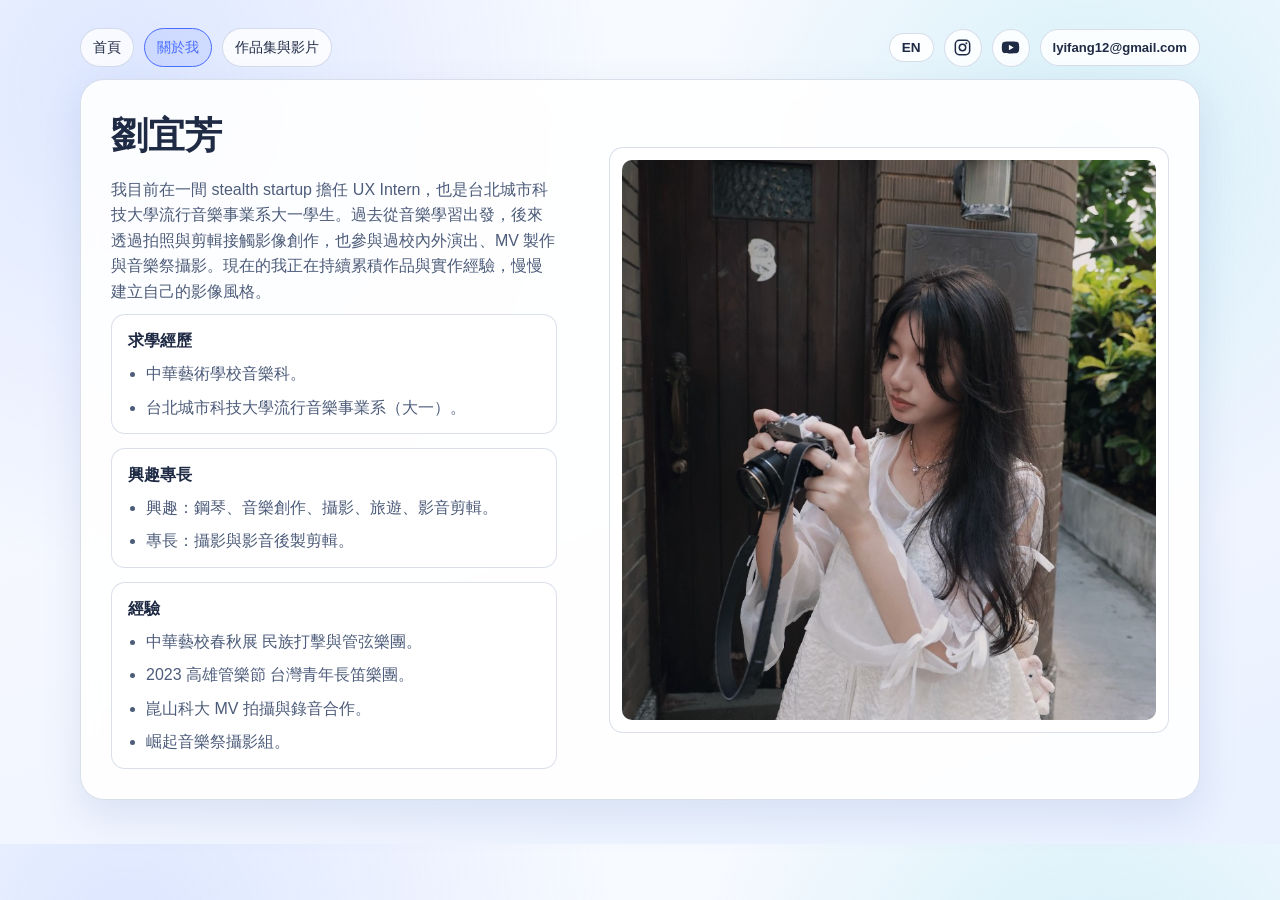
==== commit cdf9f975: "hot-fix (cover)" ====
--- a/about.html
+++ b/about.html
@@ -39,13 +39,8 @@
         </div>
         <div class="about-photo-panel">
           <div class="about-photo-card">
-            <div class="about-photo-frame media-donut-shell" data-media-donut>
-              <div class="media-donut-fg">
-                <img class="about-photo" src="image/about-profile.png" alt="Portrait with camera" />
-              </div>
-              <div class="media-donut-placeholder" aria-hidden="true">
-                <div class="media-donut-spinner" aria-hidden="true"></div>
-              </div>
+            <div class="about-photo-frame">
+              <img class="about-photo" src="image/about-profile.png" alt="Portrait with camera" />
             </div>
           </div>
         </div>
--- a/styles.css
+++ b/styles.css
@@ -171,12 +171,6 @@
   margin-bottom: 14px;
 }
 
-.cover-media {
-  position: absolute;
-  inset: 0;
-  z-index: 0;
-}
-
 .cover-image {
   width: 100%;
   height: 100%;
@@ -192,7 +186,6 @@
   left: 0;
   right: 0;
   bottom: 0;
-  z-index: 1;
   height: 58%;
   background: linear-gradient(
     to top,
@@ -568,99 +561,95 @@
   min-width: 0;
 }
 
-/* Per-media donut placeholder (images + iframes) */
-.media-donut-shell {
-  position: relative;
-}
-
-.media-donut-fg {
-  position: relative;
-  z-index: 0;
-  width: 100%;
-  height: 100%;
-}
-
-.media-donut-shell > .media-donut-fg > img,
-.media-donut-shell > .media-donut-fg > iframe {
-  opacity: 0;
-  transition: opacity 0.38s ease;
-}
-
-.media-donut-shell.is-ready > .media-donut-fg > img,
-.media-donut-shell.is-ready > .media-donut-fg > iframe {
-  opacity: 1;
-}
-
-.media-donut-placeholder {
+.carousel-load-overlay {
   position: absolute;
   inset: 0;
-  z-index: 4;
+  z-index: 5;
   display: flex;
   align-items: center;
   justify-content: center;
-  background: rgba(239, 244, 255, 0.72);
-  backdrop-filter: blur(6px);
-  -webkit-backdrop-filter: blur(6px);
-  transition: opacity 0.38s ease, visibility 0.38s ease;
-}
-
-.media-donut-shell.is-ready .media-donut-placeholder {
+  border-radius: 18px;
+  background: rgba(239, 244, 255, 0.88);
+  backdrop-filter: blur(8px);
+  -webkit-backdrop-filter: blur(8px);
   opacity: 0;
   visibility: hidden;
+  transition: opacity 0.28s ease, visibility 0.28s ease;
   pointer-events: none;
 }
 
-.media-donut-spinner {
-  width: 52px;
-  height: 52px;
-  border-radius: 50%;
-  border: 5px solid rgba(74, 109, 255, 0.16);
+.carousel-load-overlay.is-active {
+  opacity: 1;
+  visibility: visible;
+  pointer-events: auto;
+}
+
+.carousel-load-panel {
+  display: flex;
+  flex-direction: column;
+  align-items: center;
+  gap: 12px;
+  padding: 16px 20px;
+  text-align: center;
+}
+
+.carousel-load-spinner {
+  width: 38px;
+  height: 38px;
+  border-radius: 999px;
+  border: 3px solid rgba(74, 109, 255, 0.2);
   border-top-color: var(--accent);
-  border-right-color: var(--accent-2);
-  animation: media-donut-spin 0.92s linear infinite;
-  box-sizing: border-box;
-}
-
-.about-photo-frame.media-donut-shell .media-donut-fg {
-  position: absolute;
-  inset: 0;
-}
-
-.about-photo-frame.media-donut-shell .about-photo {
-  width: 100%;
+  animation: carousel-spin 0.85s linear infinite;
+}
+
+.carousel-load-label {
+  margin: 0;
+  font-size: 0.92rem;
+  font-weight: 600;
+  color: var(--text-main);
+}
+
+.carousel-load-track {
+  width: min(260px, 72vw);
+  height: 8px;
+  border-radius: 999px;
+  background: rgba(74, 109, 255, 0.14);
+  overflow: hidden;
+}
+
+.carousel-load-fill {
   height: 100%;
-  object-fit: cover;
-  object-position: center center;
-}
-
-.video.media-donut-shell .media-donut-fg {
-  width: 100%;
-}
-
-.video.media-donut-shell .media-donut-fg iframe {
-  width: 100%;
-  aspect-ratio: 16 / 9;
-  border: 0;
-  display: block;
-}
-
-@keyframes media-donut-spin {
+  width: 0%;
+  border-radius: inherit;
+  background: linear-gradient(90deg, var(--accent), var(--accent-2));
+  transition: width 0.22s ease;
+}
+
+.carousel-load-count {
+  margin: 0;
+  font-size: 0.82rem;
+  color: var(--text-sub);
+  font-variant-numeric: tabular-nums;
+}
+
+@keyframes carousel-spin {
   to {
     transform: rotate(360deg);
   }
 }
 
 @media (prefers-reduced-motion: reduce) {
-  .media-donut-spinner {
+  .carousel-load-spinner {
     animation: none;
-    border-color: rgba(74, 109, 255, 0.28);
+    border-color: rgba(74, 109, 255, 0.35);
     border-top-color: var(--accent);
-    border-right-color: var(--accent-2);
-  }
-
-  .media-donut-shell > .media-donut-fg > img,
-  .media-donut-shell > .media-donut-fg > iframe,
-  .media-donut-placeholder {
+  }
+
+  .carousel-load-fill {
+    transition: none;
+  }
+
+  .carousel-load-overlay {
     transition: none;
   }
 }
@@ -686,19 +675,7 @@
   padding: 10px;
 }
 
-.slide.media-donut-shell {
-  align-items: stretch;
-}
-
-.slide.media-donut-shell .media-donut-fg {
-  display: flex;
-  align-items: center;
-  justify-content: center;
-  flex: 1;
-  min-height: min(56vh, 420px);
-}
-
-.slide .media-donut-fg img {
+.slide img {
   width: auto;
   height: auto;
   max-width: 100%;
@@ -707,17 +684,12 @@
   border-radius: 12px;
 }
 
-.slide.media-donut-shell::after {
+.slide::after {
   content: "";
   position: absolute;
   inset: 0;
-  z-index: 1;
   background: linear-gradient(to top, rgba(79, 108, 168, 0.18), rgba(79, 108, 168, 0));
   pointer-events: none;
-}
-
-.slide.media-donut-shell.is-ready::after {
-  z-index: 2;
 }
 
 .carousel-nav {
@@ -790,6 +762,13 @@
   background: #f3f7ff;
 }
 
+.video iframe {
+  width: 100%;
+  aspect-ratio: 16 / 9;
+  border: 0;
+  display: block;
+}
+
 .links {
   margin-top: 12px;
   display: flex;
